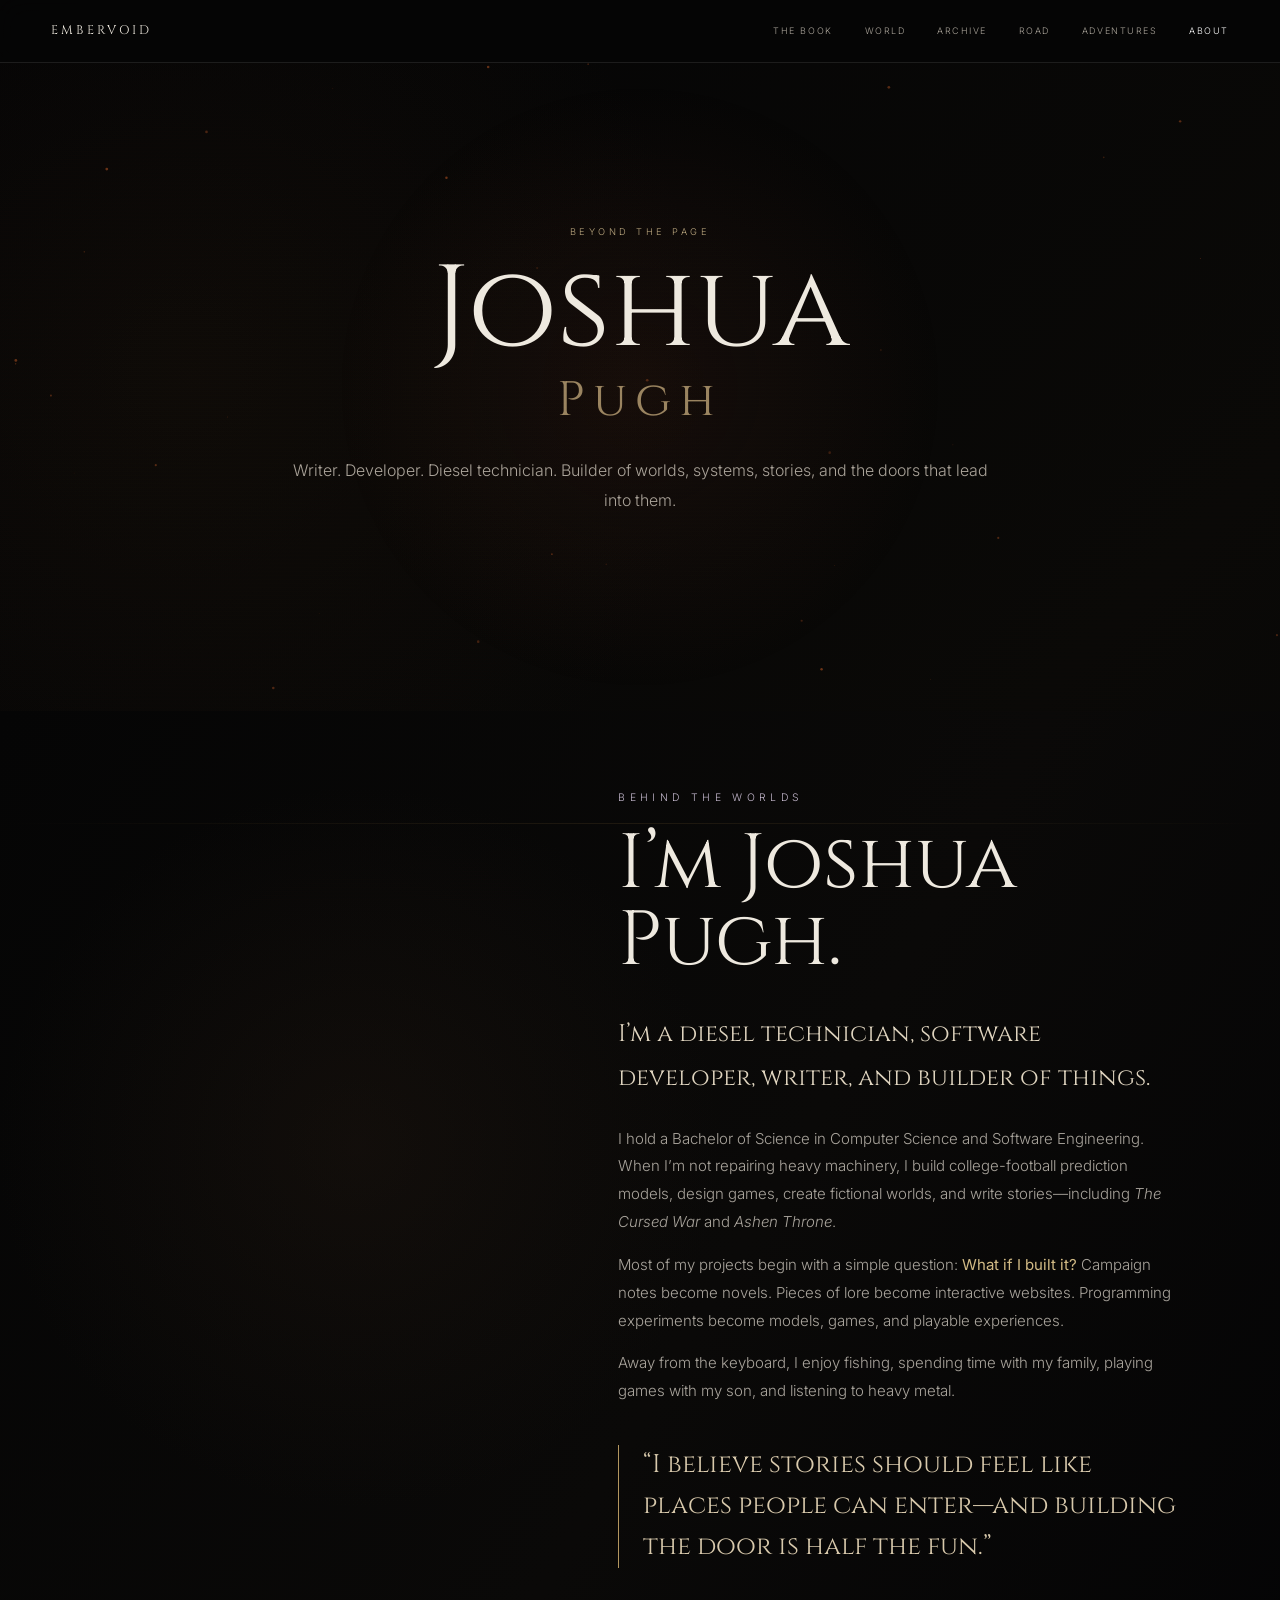
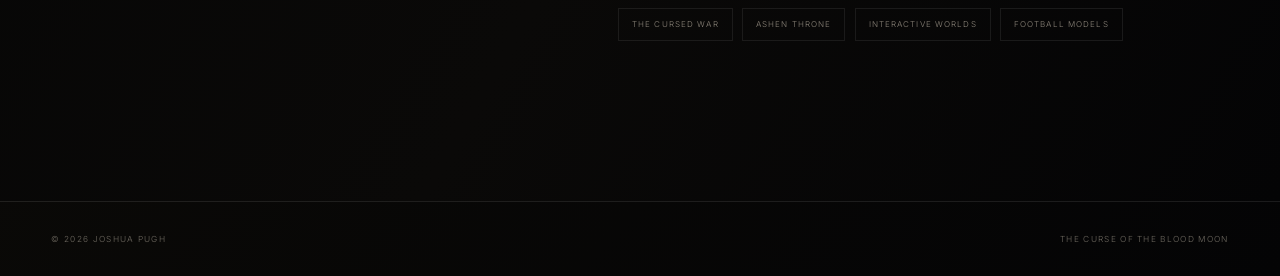
==== about.html @ f9ea8c5e "Split Embervoid into focused pages" ====
<!doctype html><html lang="en"><head><meta charset="utf-8"><meta name="viewport" content="width=device-width,initial-scale=1"><meta name="description" content="About Joshua Pugh, author and builder of Embervoid."><title>About Joshua | Embervoid</title><link rel="preconnect" href="https://fonts.googleapis.com"><link rel="preconnect" href="https://fonts.gstatic.com" crossorigin><link href="https://fonts.googleapis.com/css2?family=Cinzel:wght@400;500&family=Inter:wght@300;400&display=swap" rel="stylesheet"><link rel="stylesheet" href="styles.css"><link rel="stylesheet" href="ember-pages.css"></head><body><canvas id="page-embers" aria-hidden="true"></canvas><header class="page-header"><a class="brand" href="index.html">EMBERVOID</a><nav aria-label="Primary"><a href="book.html">The Book</a><a href="world.html">World</a><a href="archive.html">Archive</a><a href="road.html">Road</a><a href="adventures.html">Adventures</a><a href="about.html" aria-current="page">About</a></nav></header><main class="page-main"><section class="page-hero"><div><p class="eyebrow">Beyond the page</p><h1>Joshua<span>Pugh</span></h1><p>Writer. Developer. Diesel technician. Builder of worlds, systems, stories, and the doors that lead into them.</p></div></section><section class="author-section archive-section"><div class="author-photo reveal"><img src="assets/joshua-pugh-fishing.jpeg" alt="Joshua Pugh fishing at the edge of a lake"><div class="author-photo-caption"><span>Writer</span><span>Developer</span><span>Builder</span></div></div><div class="author-copy reveal"><p class="eyebrow">Behind the worlds</p><h2>I’m Joshua Pugh.</h2><p class="author-lead">I’m a diesel technician, software developer, writer, and builder of things.</p><p>I hold a Bachelor of Science in Computer Science and Software Engineering. When I’m not repairing heavy machinery, I build college-football prediction models, design games, create fictional worlds, and write stories—including <em>The Cursed War</em> and <em>Ashen Throne</em>.</p><p>Most of my projects begin with a simple question: <strong>What if I built it?</strong> Campaign notes become novels. Pieces of lore become interactive websites. Programming experiments become models, games, and playable experiences.</p><p>Away from the keyboard, I enjoy fishing, spending time with my family, playing games with my son, and listening to heavy metal.</p><blockquote>“I believe stories should feel like places people can enter—and building the door is half the fun.”</blockquote><div class="author-projects"><span>The Cursed War</span><span>Ashen Throne</span><span>Interactive Worlds</span><span>Football Models</span></div></div></section></main><footer class="page-footer"><span>© <span data-year></span> Joshua Pugh</span><span>The Curse of the Blood Moon</span></footer><script src="ember-pages.js"></script><script src="subpages.js"></script></body></html>
---- styles.css ----
:root{--void:#030306;--ink:#ece9e4;--muted:#aaa5ae;--violet:#9e35ff;--ember:#ef6a32;--line:rgba(255,255,255,.11)}
*{box-sizing:border-box}html{scroll-behavior:smooth}body{margin:0;background:var(--void);color:var(--ink);font-family:Inter,system-ui,sans-serif;font-weight:300;overflow-x:hidden}body:before{content:"";position:fixed;inset:0;pointer-events:none;z-index:20;background:repeating-linear-gradient(0deg,rgba(255,255,255,.012),rgba(255,255,255,.012) 1px,transparent 1px,transparent 4px);mix-blend-mode:soft-light}a{color:inherit;text-decoration:none}#embers{position:fixed;inset:0;z-index:2;pointer-events:none}.site-header{position:fixed;z-index:30;top:0;left:0;width:100%;display:flex;justify-content:space-between;align-items:center;padding:1.5rem clamp(1.25rem,4vw,4rem);background:linear-gradient(#030306cc,transparent)}.wordmark{font-family:Cinzel,serif;font-size:.86rem;letter-spacing:.28em;border:1px solid var(--line);padding:.7rem .6rem .65rem .85rem}.site-header nav{display:flex;gap:clamp(1rem,3vw,2.8rem)}.site-header nav a{font-size:.68rem;letter-spacing:.2em;text-transform:uppercase;color:#c9c5cd;transition:.3s}.site-header nav a:hover{color:#fff;text-shadow:0 0 16px #b25cff}.void-hero{min-height:100svh;position:relative;display:grid;place-items:center;isolation:isolate;overflow:hidden;background:radial-gradient(circle at 50% 68%,#281138 0,rgba(24,8,35,.28) 22%,transparent 53%),linear-gradient(#020204,#08050c 65%,#030306)}.void-hero:after{content:"";position:absolute;left:-10%;right:-10%;bottom:-8rem;height:15rem;background:radial-gradient(ellipse,#241528 0,#09070b 42%,transparent 70%);filter:blur(12px)}.aura{position:absolute;width:min(48rem,90vw);aspect-ratio:1;border-radius:50%;background:radial-gradient(circle,rgba(142,47,226,.17),rgba(98,26,142,.05) 34%,transparent 66%);filter:blur(10px);animation:breathe 6s ease-in-out infinite}.figure{position:absolute;left:50%;top:53%;transform:translate(-50%,-50%);width:17rem;height:31rem;opacity:.28;filter:blur(.4px)}.hood{position:absolute;inset:0;background:linear-gradient(110deg,#040406,#16121a 48%,#050507);clip-path:polygon(37% 6%,64% 6%,78% 24%,70% 38%,85% 100%,12% 100%,30% 38%,22% 23%)}.hood:after{content:"";position:absolute;top:10%;left:34%;width:33%;height:25%;background:radial-gradient(ellipse at center,#030305 36%,#141018 80%);clip-path:polygon(50% 0,100% 34%,85% 100%,12% 100%,0 34%)}.flame{position:absolute;right:-1.7rem;top:55%;width:5rem;height:5rem;border-radius:50%;background:#f4c4ff;box-shadow:0 0 12px #fff,0 0 35px #c650ff,0 0 90px 30px #7117c9;animation:flame 2.4s ease-in-out infinite}.hero-copy{position:relative;z-index:3;text-align:center;margin-top:-1rem;text-shadow:0 2px 18px #000}.eyebrow{text-transform:uppercase;letter-spacing:.42em;font-size:.65rem;color:#c4b8cd;margin:0 0 1.4rem}.hero-copy h1,.book-copy h2,.coming-section h2{font-family:Cinzel,serif;font-weight:400}.hero-copy h1{font-size:clamp(3.6rem,9vw,8.8rem);line-height:.8;letter-spacing:.03em;margin:0;text-transform:uppercase}.hero-copy h1 span{display:block;font-size:.18em;letter-spacing:.75em;margin:0 0 1.2rem;padding-left:.75em}.subtitle{font-family:Cinzel,serif;text-transform:uppercase;font-size:clamp(.75rem,1.6vw,1.15rem);letter-spacing:.32em;margin:1.8rem 0 3.2rem}.whisper{font-family:Cinzel,serif;font-size:clamp(.9rem,1.5vw,1.1rem);letter-spacing:.12em;color:#d8c6df;opacity:0;animation:revealWhisper 2s 1.2s forwards}.enter{display:inline-flex;flex-direction:column;align-items:center;gap:.75rem;margin-top:2.4rem;text-transform:uppercase;letter-spacing:.3em;font-size:.64rem}.enter i{display:block;width:1px;height:3.3rem;background:linear-gradient(var(--violet),transparent);transition:.35s}.enter:hover i{height:4.3rem}.scroll-cue{position:absolute;bottom:1.4rem;right:clamp(1.25rem,4vw,4rem);z-index:5;text-transform:uppercase;writing-mode:vertical-rl;letter-spacing:.35em;font-size:.56rem;color:#77717d}.book-section{min-height:100vh;position:relative;display:grid;grid-template-columns:minmax(260px,.85fr) 1.15fr;align-items:center;gap:clamp(3rem,8vw,9rem);padding:9rem clamp(1.5rem,9vw,10rem);background:radial-gradient(circle at 24% 50%,#1a0c23,transparent 38%),#050407;overflow:hidden}.section-glow{position:absolute;left:8%;top:28%;width:26rem;height:26rem;background:#7729af22;border-radius:50%;filter:blur(70px)}.book-visual{position:relative;justify-self:center}.book-visual img{display:block;width:min(25rem,70vw);position:relative;z-index:1;box-shadow:0 2.5rem 6rem #000;border:1px solid #ffffff20}.cover-halo{position:absolute;inset:10% -20%;background:radial-gradient(#9a34dc66,transparent 65%);filter:blur(40px)}.book-copy{max-width:42rem;position:relative}.book-copy h2{font-size:clamp(2.4rem,5vw,5.4rem);line-height:1.08;margin:.6rem 0 2rem}.book-copy>p:not(.eyebrow){max-width:38rem;font-size:clamp(1rem,1.3vw,1.18rem);line-height:1.9;color:#bbb6bf}.text-link{display:inline-flex;gap:1rem;margin-top:1.8rem;text-transform:uppercase;letter-spacing:.24em;font-size:.67rem;border-bottom:1px solid #7436a0;padding-bottom:.7rem}.text-link span{color:#c35cff}.letter-section{min-height:90vh;display:grid;place-items:center;padding:8rem 1.5rem;background:linear-gradient(rgba(3,3,6,.5),#030306),radial-gradient(circle at center,#30113e,transparent 44%)}.letter-card{max-width:58rem;text-align:center;padding:clamp(2rem,6vw,5rem);border:1px solid var(--line);background:#09070cb3;box-shadow:0 0 90px #7824aa1a;backdrop-filter:blur(10px)}blockquote{font-family:Cinzel,serif;font-size:clamp(1.55rem,3.4vw,3rem);line-height:1.5;margin:0}.violet-rule{height:1px;width:6rem;margin:3rem auto;background:var(--violet);box-shadow:0 0 15px var(--violet)}.letter-note{color:var(--muted);line-height:1.8}.coming-section{text-align:center;padding:9rem 1.5rem 11rem;background:#030306}.coming-section h2{font-size:clamp(2rem,4vw,4.2rem);margin:0 0 1.5rem}.coming-section>p:last-child{color:var(--muted)}footer{border-top:1px solid var(--line);display:flex;justify-content:space-between;padding:2rem clamp(1.5rem,5vw,5rem);color:#77717d;font-size:.65rem;text-transform:uppercase;letter-spacing:.2em}.reveal{opacity:0;transform:translateY(35px);transition:opacity 1s,transform 1s}.reveal.visible{opacity:1;transform:none}@keyframes breathe{50%{transform:scale(1.12);opacity:.65}}@keyframes flame{50%{transform:scale(.86) translateY(-5px);filter:hue-rotate(12deg)}}@keyframes revealWhisper{to{opacity:1}}
@media(max-width:760px){.site-header nav{display:none}.void-hero{min-height:100svh}.figure{width:12rem;height:25rem;top:57%}.flame{right:-1rem;width:3.5rem;height:3.5rem}.hero-copy{padding:0 1rem}.hero-copy h1{font-size:clamp(3rem,17vw,5rem)}.subtitle{letter-spacing:.18em}.book-section{grid-template-columns:1fr;text-align:center;padding-top:7rem}.book-copy{order:-1}.book-copy>p:not(.eyebrow){margin-inline:auto}.book-visual img{width:min(20rem,75vw)}footer{flex-direction:column;gap:1rem;text-align:center}}
@media(prefers-reduced-motion:reduce){html{scroll-behavior:auto}.aura,.flame,.whisper{animation:none}.whisper{opacity:1}.reveal{opacity:1;transform:none;transition:none}}

/*
 * Corruption marks: intentionally fragmented, not a translatable alphabet.
 * The patterns echo the book's folding paths, broken symbols, and recurring
 * warnings while letting characters and readers misread their true purpose.
 */
.void-hero::before,
.book-section::before,
.letter-section::before,
.letter-card::before,
.letter-card::after{
  position:absolute;
  pointer-events:none;
  color:#d49aff;
  font-family:"Times New Roman",serif;
  font-weight:400;
  text-shadow:0 0 .3rem #c46cff,0 0 1rem #922fe0,0 0 2rem #5a118c;
  opacity:0;
  z-index:1;
}
.void-hero::before{
  content:"ᛉ  ◇  ᛁ  ⋮  ᚷ  ⟁  ᛟ  ⟡  ᚾ  ⋮  ᛉ";
  top:18%;
  left:7%;
  max-width:8rem;
  font-size:clamp(1rem,1.55vw,1.5rem);
  line-height:3.1;
  letter-spacing:.7em;
  writing-mode:vertical-rl;
  transform:rotate(7deg);
  animation:rune-left 10s ease-in-out infinite;
}
.book-section::before{
  content:"⟡ ᚱ ⋮ ᛉ ᛁ ◇ ᚾ ⟁ ᛟ";
  right:4%;
  top:13%;
  font-size:clamp(.9rem,1.2vw,1.2rem);
  letter-spacing:1.05em;
  transform:rotate(-9deg) skewX(-6deg);
  animation:rune-drift 13s 1s ease-in-out infinite;
}
.letter-section{position:relative;overflow:hidden}
.letter-section::before{
  content:"ᛁ   ⟁   ᚾ   ⋮   ᛟ   ◇   ᛉ";
  left:50%;
  top:12%;
  width:max-content;
  font-size:clamp(1rem,1.35vw,1.35rem);
  letter-spacing:1.1em;
  transform:translateX(-50%);
  animation:rune-warning 9s .5s ease-in-out infinite;
}
.letter-card{position:relative;z-index:2}
.letter-card::before,
.letter-card::after{
  content:"ᚷ\A⋮\A⟡\Aᛉ\A◇";
  white-space:pre;
  top:50%;
  font-size:1rem;
  line-height:2.4;
  transform:translateY(-50%);
  animation:rune-edge 9s ease-in-out infinite;
}
.letter-card::before{left:-2.6rem}
.letter-card::after{right:-2.6rem;transform:translateY(-50%) scaleX(-1);animation-delay:-4.5s}
@keyframes rune-left{
  0%,100%{opacity:.08;filter:blur(3px);transform:translateY(1rem) rotate(7deg)}
  15%,50%{opacity:.52;filter:blur(0);transform:translateY(0) rotate(7deg)}
  58%{opacity:.18;letter-spacing:1.15em}
  72%,88%{opacity:.06;filter:blur(3px)}
}
@keyframes rune-drift{
  0%,100%{opacity:.05;transform:translateX(2rem) rotate(-9deg) skewX(-6deg)}
  20%,58%{opacity:.4;transform:translateX(0) rotate(-9deg) skewX(-6deg)}
  66%{opacity:.12;word-spacing:2rem}
  82%{opacity:.04;transform:translateX(-2rem) rotate(-9deg)}
}
@keyframes rune-warning{
  0%,100%{opacity:.05;filter:blur(5px);letter-spacing:1.7em}
  18%,54%{opacity:.46;filter:blur(0);letter-spacing:1.1em}
  61%{opacity:.1;filter:blur(2px)}
  68%{opacity:.36;filter:blur(0)}
  84%{opacity:.05;filter:blur(4px)}
}
@keyframes rune-edge{
  0%,100%{opacity:.05;filter:blur(3px)}
  20%,68%{opacity:.45;filter:blur(0)}
  80%{opacity:.08;filter:blur(2px)}
}
@media(max-width:760px){
  .void-hero::before{left:2%;top:14%;font-size:.65rem}
  .book-section::before{right:-3%;top:7%;font-size:.58rem}
  .letter-card::before{left:.7rem}
  .letter-card::after{right:.7rem}
}
@media(prefers-reduced-motion:reduce){
  .void-hero::before,.book-section::before,.letter-section::before,.letter-card::before,.letter-card::after{animation:none;opacity:.11;filter:none}
}

.calendar-section{position:relative;padding:10rem clamp(1.5rem,7vw,8rem);background:radial-gradient(circle at 75% 22%,#18233b 0,transparent 31%),linear-gradient(#030306,#070911 48%,#030306);overflow:hidden}.calendar-section:before{content:"";position:absolute;inset:0;opacity:.16;background-image:linear-gradient(#b8c8e80c 1px,transparent 1px),linear-gradient(90deg,#b8c8e80c 1px,transparent 1px);background-size:52px 52px;mask-image:linear-gradient(transparent,#000 28%,#000 72%,transparent)}.calendar-intro{position:relative;max-width:52rem;margin:0 auto 5rem;text-align:center}.calendar-intro h2,.bhalmuck-section h2{font-family:Cinzel,serif;font-weight:400;font-size:clamp(2.5rem,5.5vw,5.5rem);line-height:1.05;margin:.5rem 0 1.5rem}.calendar-intro>p:last-child{max-width:44rem;margin:auto;color:#b8b8c4;line-height:1.8}.calendar-shell{position:relative;max-width:76rem;margin:auto;border:1px solid #c8d7ef1f;background:#070910d9;box-shadow:0 2rem 7rem #000;padding:clamp(1.4rem,4vw,3.5rem)}.calendar-heading{display:grid;grid-template-columns:4rem 1fr 4rem;align-items:center;text-align:center}.calendar-heading h3{font-family:Cinzel,serif;font-size:clamp(2rem,5vw,4.5rem);font-weight:400;margin:.2rem 0}.calendar-season{text-transform:uppercase;letter-spacing:.35em;font-size:.63rem;color:#9babc4}.calendar-arrow{width:3.3rem;height:3.3rem;border:1px solid #ffffff1f;border-radius:50%;background:transparent;color:#dfe8f8;font-size:1.3rem;cursor:pointer;transition:.25s}.calendar-arrow:hover{border-color:#b6c9eb88;background:#9cb7e815;box-shadow:0 0 24px #7799d22e}.calendar-facts{display:grid;grid-template-columns:repeat(3,1fr);border-block:1px solid #ffffff14;margin:2.5rem 0}.calendar-facts div{display:flex;flex-direction:column;gap:.65rem;padding:1.4rem;text-align:center}.calendar-facts div+div{border-left:1px solid #ffffff14}.calendar-facts span{text-transform:uppercase;letter-spacing:.25em;color:#77859b;font-size:.58rem}.calendar-facts strong{font-family:Cinzel,serif;font-weight:400}.month-track{display:grid;grid-template-columns:repeat(6,1fr);gap:.45rem}.month-track button{border:0;border-bottom:1px solid #ffffff12;background:transparent;color:#777d8a;padding:.85rem .3rem;font-size:.63rem;cursor:pointer;transition:.25s}.month-track button:hover,.month-track button.active{color:#f1f4fa;border-color:#94ace0;text-shadow:0 0 14px #7b9de2}.week-grid{position:relative;max-width:76rem;margin:3.5rem auto;display:grid;grid-template-columns:repeat(7,1fr);border:1px solid #ffffff12}.week-grid div{padding:1.35rem .5rem;text-align:center}.week-grid div+div{border-left:1px solid #ffffff12}.week-grid strong,.week-grid span{display:block}.week-grid strong{font-family:Cinzel,serif;font-weight:400;margin-bottom:.5rem}.week-grid span{font-size:.58rem;text-transform:uppercase;letter-spacing:.14em;color:#747b89}.last-flame{position:relative;max-width:76rem;margin:4rem auto 0;display:grid;grid-template-columns:11rem 1fr;align-items:center;gap:3rem;padding:3rem;border:1px solid #ffffff12;background:#050508;transition:1s}.last-flame h3{font-family:Cinzel,serif;font-size:clamp(1.8rem,3vw,3rem);font-weight:400;margin:.2rem 0 1rem}.last-flame>div>p:not(.eyebrow){color:#96939a;line-height:1.7}.flame-words{opacity:0;transform:translateY(8px);transition:1s;color:#e4c69b!important;font-family:Cinzel,serif}.lantern{position:relative;width:6rem;height:8rem;margin:auto;border:0;background:transparent;cursor:pointer}.lantern:before{content:"";position:absolute;left:1.2rem;right:1.2rem;top:1.7rem;bottom:.7rem;border:3px solid #44434a;clip-path:polygon(16% 0,84% 0,100% 17%,89% 100%,11% 100%,0 17%);background:#0b0907;transition:1s}.lantern:after{content:"";position:absolute;width:2.6rem;height:3.8rem;left:1.7rem;top:3rem;background:radial-gradient(ellipse at 50% 70%,#ffefaf,#ff9a32 31%,#a62808 60%,transparent 64%);filter:blur(3px);opacity:.08;transition:1s}.lantern i{position:absolute;left:2rem;top:.2rem;width:2rem;height:2.4rem;border:3px solid #44434a;border-bottom:0;border-radius:50% 50% 0 0}.last-flame.lit{border-color:#ef9a3c47;box-shadow:inset 0 0 70px #b34d1014,0 0 55px #8d3d1017}.last-flame.lit .lantern:after{opacity:1;filter:blur(0);box-shadow:0 0 30px #ff922f,0 0 75px #e0521c88}.last-flame.lit .flame-words{opacity:1;transform:none}.bhalmuck-section{position:relative;min-height:88vh;display:grid;place-items:center;padding:9rem 1.5rem;overflow:hidden;background:linear-gradient(#03030666,#030306),repeating-linear-gradient(92deg,#26170d 0,#26170d 2px,#1b100a 2px,#1b100a 75px)}.tavern-glow{position:absolute;width:65rem;height:38rem;border-radius:50%;background:radial-gradient(#df6d263b 0,#963b171f 30%,transparent 67%);filter:blur(15px)}.wisdom-card{position:relative;max-width:67rem;width:100%;text-align:center;padding:clamp(3rem,7vw,6.5rem) clamp(1.5rem,7vw,6rem);border:1px solid #df9a592c;background:#100b08e8;box-shadow:0 2rem 8rem #000, inset 0 0 70px #7e35100d}.wisdom-card h2{font-size:clamp(2.2rem,5vw,4.8rem)}.wisdom-card blockquote{min-height:5.5rem;display:grid;place-items:center;margin:2.2rem auto 1rem;font-size:clamp(1.4rem,3vw,2.55rem);color:#f2dfc7}.quote-credit{text-transform:uppercase;letter-spacing:.3em;color:#a1744d;font-size:.62rem}.another-round{margin-top:2.3rem;padding:1rem 1.7rem;border:1px solid #c883493d;background:#b85d1b16;color:#f2d7bd;text-transform:uppercase;letter-spacing:.25em;font-size:.63rem;cursor:pointer;transition:.3s}.another-round:hover{background:#b85d1b2f;border-color:#d99358;box-shadow:0 0 30px #bf5c1c28}.tankard{position:relative;width:3rem;height:2.8rem;margin:0 auto 1.7rem;border:2px solid #a76a3c;border-top:0;border-radius:0 0 .6rem .6rem}.tankard:after{content:"";position:absolute;right:-1.15rem;top:.35rem;width:1rem;height:1.4rem;border:2px solid #a76a3c;border-left:0;border-radius:0 .65rem .65rem 0}.tankard span:before,.tankard span:after{content:"";position:absolute;top:-.5rem;width:.9rem;height:.8rem;border-radius:50%;background:#d4aa6d}.tankard span:before{left:.25rem}.tankard span:after{right:.25rem}.quote-change{animation:quote-change .5s ease}@keyframes quote-change{0%{opacity:0;transform:translateY(8px)}100%{opacity:1;transform:none}}
@media(max-width:900px){.month-track{grid-template-columns:repeat(3,1fr)}.week-grid{grid-template-columns:repeat(4,1fr)}.week-grid div+div{border-left:0}.week-grid div{border:1px solid #ffffff09}.last-flame{grid-template-columns:1fr;text-align:center}.site-header nav{gap:1rem}.site-header nav a{font-size:.57rem}}
@media(max-width:600px){.calendar-heading{grid-template-columns:3rem 1fr 3rem}.calendar-arrow{width:2.7rem;height:2.7rem}.calendar-facts{grid-template-columns:1fr}.calendar-facts div+div{border-left:0;border-top:1px solid #ffffff14}.month-track{grid-template-columns:repeat(2,1fr)}.week-grid{grid-template-columns:repeat(2,1fr)}.last-flame{padding:2rem 1.25rem}.wisdom-card blockquote{min-height:8rem}}

.gods-section{position:relative;padding:10rem clamp(1.5rem,6vw,7rem);background:radial-gradient(circle at 50% 0,#26182e 0,transparent 32%),linear-gradient(#030306,#09070b 45%,#030306);overflow:hidden}.gods-section:before{content:"";position:absolute;left:50%;top:17rem;width:42rem;height:42rem;transform:translateX(-50%) rotate(45deg);border:1px solid #dfc8a90d;box-shadow:0 0 0 5rem #ffffff05,0 0 0 10rem #ffffff03}.gods-intro{position:relative;max-width:52rem;margin:0 auto 5rem;text-align:center}.gods-intro h2{font-family:Cinzel,serif;font-size:clamp(2.6rem,5.5vw,5.6rem);font-weight:400;margin:.4rem 0 1.4rem}.gods-intro>p:last-child{max-width:44rem;margin:auto;color:#aaa4ae;line-height:1.8}.deity-grid{position:relative;max-width:82rem;margin:auto;display:grid;grid-template-columns:repeat(6,1fr);gap:1rem}.deity{--deity-color:#d7c5aa;grid-column:span 2;position:relative;min-height:25rem;padding:2.3rem 1.8rem;border:1px solid #ffffff14;background:linear-gradient(145deg,#100d12e8,#080609eb);text-align:center;overflow:hidden;transition:transform .45s,border-color .45s,box-shadow .45s}.deity:nth-child(4){grid-column:2/span 2}.deity:nth-child(5){grid-column:4/span 2}.deity:before{content:"";position:absolute;left:50%;top:2rem;width:8rem;height:8rem;transform:translateX(-50%);border:1px solid color-mix(in srgb,var(--deity-color) 30%,transparent);border-radius:50%;box-shadow:0 0 40px color-mix(in srgb,var(--deity-color) 12%,transparent);transition:.5s}.deity:hover,.deity:focus{outline:none;transform:translateY(-8px);border-color:color-mix(in srgb,var(--deity-color) 50%,transparent);box-shadow:0 1.7rem 5rem #000}.deity:hover:before,.deity:focus:before{box-shadow:0 0 65px color-mix(in srgb,var(--deity-color) 28%,transparent);transform:translateX(-50%) scale(1.1)}.deity-mark{position:relative;display:grid;place-items:center;width:8rem;height:8rem;margin:0 auto 1.4rem;color:var(--deity-color);font-size:3.2rem;text-shadow:0 0 22px color-mix(in srgb,var(--deity-color) 50%,transparent)}.deity-office{text-transform:uppercase;letter-spacing:.3em;color:#8e8791;font-size:.56rem}.deity h3{font-family:Cinzel,serif;font-size:2.3rem;font-weight:400;margin:.6rem 0 1.2rem}.deity>p:not(.deity-office){color:#a9a4aa;line-height:1.7;font-size:.9rem}.deity small{display:block;margin-top:1.5rem;color:var(--deity-color);font-family:Cinzel,serif;line-height:1.5;opacity:.75}.turra{--deity-color:#c8e8b0}.ivros{--deity-color:#b9c8f5}.varros{--deity-color:#e5a08d}.aelthar{--deity-color:#f1c27b}.edarr{--deity-color:#95869d}.edarr:after{content:"";position:absolute;inset:-20%;background:linear-gradient(107deg,transparent 47%,#030305 48%,#030305 51%,transparent 52%);opacity:.72;pointer-events:none}.edarr>*{position:relative;z-index:1}.quote-credit[hidden]{display:block;visibility:hidden}
@media(max-width:900px){.deity-grid{grid-template-columns:repeat(2,1fr)}.deity,.deity:nth-child(4),.deity:nth-child(5){grid-column:auto}.deity:last-child{grid-column:1/-1;max-width:calc(50% - .5rem);width:100%;justify-self:center}}
@media(max-width:600px){.deity-grid{grid-template-columns:1fr}.deity,.deity:last-child{grid-column:auto;max-width:none;min-height:22rem}.gods-section:before{width:25rem;height:25rem}}

.origins-section{position:relative;padding:10rem clamp(1.5rem,6vw,7rem);background:radial-gradient(circle at 14% 35%,#2633212e,transparent 30%),linear-gradient(#030306,#080907 52%,#030306);overflow:hidden}.origins-section:before{content:"";position:absolute;inset:0;opacity:.08;background:repeating-linear-gradient(21deg,transparent 0,transparent 26px,#d6c29c 27px,#d6c29c 28px)}.origins-intro{position:relative;max-width:58rem;margin:0 auto 5rem;text-align:center}.origins-intro h2{font-family:Cinzel,serif;font-size:clamp(2.7rem,6vw,6rem);font-weight:400;margin:.4rem 0 1.5rem}.origins-intro>p:last-child{max-width:50rem;margin:auto;color:#b0aa9f;font-size:1.05rem;line-height:1.9}.origin-path{position:relative;max-width:82rem;margin:0 auto 6rem;display:grid;grid-template-columns:repeat(3,1fr);border-block:1px solid #ffffff14}.origin-path article{position:relative;padding:3rem clamp(1.3rem,3vw,2.6rem)}.origin-path article+article{border-left:1px solid #ffffff14}.origin-path article>span{position:absolute;right:1.4rem;top:1rem;font-family:Cinzel,serif;font-size:4.5rem;color:#d7bc8620}.origin-path h3{font-family:Cinzel,serif;font-size:1.75rem;font-weight:400;line-height:1.3;margin:.5rem 0 1.2rem}.origin-path article>p:last-child{color:#98958e;line-height:1.8;font-size:.9rem}.campaign-artifact{position:relative;max-width:82rem;margin:auto;display:grid;grid-template-columns:1.15fr .85fr;min-height:38rem;border:1px solid #ffffff14;background:#080807;box-shadow:0 2rem 7rem #000}.artifact-paper{position:relative;align-self:center;margin:3.5rem;padding:clamp(2rem,5vw,4rem);color:#2a2117;background:#cbb990;background-image:linear-gradient(90deg,#432f1712 1px,transparent 1px),linear-gradient(#432f1710 1px,transparent 1px),radial-gradient(circle at 18% 22%,#8b673328 0,transparent 26%),linear-gradient(135deg,#dacba7,#bda77c);background-size:28px 28px,28px 28px,auto,auto;box-shadow:.8rem 1rem 2rem #0008;transform:rotate(-1deg);overflow:hidden}.artifact-paper:before{content:"";position:absolute;inset:0;border:1px solid #6b502b66;box-shadow:inset 0 0 3rem #5c3f1d42;clip-path:polygon(0 1%,11% 0,21% 2%,34% 0,48% 1%,62% 0,76% 2%,89% 0,100% 1%,99% 18%,100% 34%,98% 51%,100% 69%,99% 84%,100% 100%,82% 99%,68% 100%,52% 98%,37% 100%,20% 99%,0 100%,1% 83%,0 68%,2% 49%,0 31%)}.paper-heading{position:relative;display:flex;justify-content:space-between;padding-bottom:1rem;border-bottom:1px solid #5a432970;text-transform:uppercase;letter-spacing:.15em;font-size:.56rem}.artifact-paper blockquote{position:relative;font-size:clamp(1.5rem,3vw,2.6rem);line-height:1.55;margin:3.5rem 0 2rem;text-align:left}.artifact-paper>p{position:relative;font-size:.7rem;text-transform:uppercase;letter-spacing:.18em}.paper-stain{position:absolute;border:2px solid #76572e30;border-radius:50%}.paper-stain.one{width:7rem;height:7rem;right:-2rem;bottom:-2rem;box-shadow:0 0 0 .7rem #76572e12}.paper-stain.two{width:2rem;height:2rem;left:10%;top:7%;background:#76572e13}.investigation-panel{display:flex;flex-direction:column;align-items:center;justify-content:center;padding:4rem 2.5rem;text-align:center;background:radial-gradient(circle at center,#27311f55,transparent 55%),#070806}.investigation-panel h3{font-family:Cinzel,serif;font-size:clamp(1.7rem,3vw,2.8rem);font-weight:400;margin:.2rem 0 2rem}.d20{position:relative;width:9rem;height:9rem;border:0;clip-path:polygon(50% 0,95% 25%,95% 75%,50% 100%,5% 75%,5% 25%);background:linear-gradient(145deg,#d7c18a,#725b2f 55%,#362813);color:#16110a;cursor:pointer;filter:drop-shadow(0 1rem 1.5rem #000);transition:filter .3s,transform .3s}.d20:before{content:"";position:absolute;inset:.45rem;clip-path:inherit;background:linear-gradient(35deg,#66502d,#d6bf83 48%,#7a6237);opacity:.7}.d20:after{content:"";position:absolute;inset:15%;clip-path:polygon(50% 0,100% 100%,0 100%);border:1px solid #2c210f80}.d20 span{position:relative;z-index:2;font-family:Cinzel,serif;font-size:2.5rem}.d20:hover{filter:drop-shadow(0 1rem 1.5rem #000) drop-shadow(0 0 1.2rem #bd9b51aa);transform:translateY(-4px)}.d20.rolling{animation:dice-roll .65s cubic-bezier(.2,.8,.2,1)}@keyframes dice-roll{0%{transform:rotate(0) scale(1)}40%{transform:rotate(145deg) scale(.8)}75%{transform:rotate(310deg) scale(1.12)}100%{transform:rotate(360deg) scale(1)}}.roll-button{margin-top:2rem;padding:1rem 1.6rem;border:1px solid #c9ae7145;background:#b6954814;color:#eadbb8;text-transform:uppercase;letter-spacing:.25em;font-size:.62rem;cursor:pointer;transition:.3s}.roll-button:hover{border-color:#d9bc77;background:#b6954829;box-shadow:0 0 30px #a7843b26}.roll-result{min-height:3rem;max-width:26rem;margin:1.6rem 0 0;color:#b9af99;font-family:Cinzel,serif;line-height:1.6}.roll-result:before{content:"Result";display:block;margin-bottom:.5rem;color:#706853;text-transform:uppercase;letter-spacing:.25em;font-family:Inter,sans-serif;font-size:.52rem}
@media(max-width:900px){.origin-path{grid-template-columns:1fr}.origin-path article+article{border-left:0;border-top:1px solid #ffffff14}.campaign-artifact{grid-template-columns:1fr}.artifact-paper{margin:2rem}.investigation-panel{min-height:32rem}}
@media(max-width:600px){.origins-section{padding-inline:1rem}.artifact-paper{margin:1rem;padding:2rem 1.4rem}.paper-heading{gap:1rem}.artifact-paper blockquote{margin-top:2.5rem}.origin-path article{padding:2.4rem 1.3rem}.d20{width:7.5rem;height:7.5rem}}
.play-adventure{display:inline-flex;align-items:center;gap:.8rem;margin-top:1.5rem;padding-bottom:.4rem;border-bottom:1px solid #c9ae7166;color:#eadbb8;text-decoration:none;text-transform:uppercase;letter-spacing:.2em;font-size:.58rem;transition:.3s}.play-adventure:hover{color:#fff;border-color:#e2c783}.play-adventure span{font-size:1rem}
.author-section{position:relative;display:grid;grid-template-columns:minmax(20rem,.85fr) 1.15fr;gap:clamp(3rem,8vw,9rem);align-items:center;padding:10rem clamp(1.5rem,8vw,9rem);background:radial-gradient(circle at 28% 40%,#30211640,transparent 32%),linear-gradient(120deg,#050505,#0a0908 55%,#040405);overflow:hidden}.author-section:before{content:"";position:absolute;inset:0;background:linear-gradient(90deg,transparent,#b4884420 50%,transparent);height:1px;top:7rem}.author-photo{position:relative;max-width:34rem;justify-self:center}.author-photo:before{content:"";position:absolute;inset:-1.2rem;border:1px solid #b89b5e2e;transform:translate(-.5rem,.5rem)}.author-photo img{display:block;position:relative;width:100%;aspect-ratio:4/5;object-fit:cover;object-position:62% center;filter:saturate(.62) contrast(1.08) brightness(.72);box-shadow:0 2rem 5rem #000}.author-photo:after{content:"";position:absolute;inset:0;background:linear-gradient(transparent 55%,#060605e8),radial-gradient(circle at center,transparent 45%,#05050488)}.author-photo-caption{position:absolute;z-index:2;left:1.5rem;right:1.5rem;bottom:1.3rem;display:flex;justify-content:space-between;text-transform:uppercase;letter-spacing:.18em;font-size:.5rem;color:#d4c7ad}.author-copy{position:relative;max-width:48rem}.author-copy h2{font-family:Cinzel,serif;font-weight:400;font-size:clamp(2.8rem,6vw,6rem);line-height:1;margin:.5rem 0 2rem}.author-copy>p:not(.eyebrow){color:#a9a49c;line-height:1.85;font-size:.94rem;max-width:44rem}.author-copy .author-lead{font-family:Cinzel,serif!important;color:#dfd4bf!important;font-size:clamp(1.15rem,2vw,1.5rem)!important}.author-copy strong{color:#d2bb86;font-weight:400}.author-copy blockquote{margin:2.5rem 0;font-size:clamp(1.15rem,2vw,1.65rem);line-height:1.6;color:#d8c9ac;border-left:1px solid #b3965f;padding-left:1.5rem}.author-projects{display:flex;flex-wrap:wrap;gap:.6rem}.author-projects span{padding:.65rem .8rem;border:1px solid #ffffff14;color:#8d867b;text-transform:uppercase;letter-spacing:.14em;font-size:.5rem}@media(max-width:850px){.author-section{grid-template-columns:1fr;padding-top:8rem}.author-photo{width:min(100%,30rem)}.author-copy{text-align:left}}@media(max-width:500px){.author-section{padding-inline:1rem}.author-photo-caption{gap:.7rem;justify-content:center}.author-copy blockquote{padding-left:1rem}.author-projects span{font-size:.46rem}}
---- ember-pages.css ----
:root{--void:#040405;--ink:#eee9df;--muted:#9c978d;--line:#ffffff18;--gold:#c6a567;--ember:#d86530}*{box-sizing:border-box}html{scroll-behavior:smooth;background:var(--void)}body{margin:0;color:var(--ink);font-family:Inter,system-ui,sans-serif;font-weight:300;background:radial-gradient(circle at 15% 20%,#32200f33,transparent 28%),linear-gradient(135deg,#040405,#0a0907 55%,#040405);min-height:100vh}body:before{content:"";position:fixed;inset:0;pointer-events:none;z-index:20;background:repeating-linear-gradient(0deg,#ffffff05,#ffffff05 1px,transparent 1px,transparent 4px)}a{color:inherit;text-decoration:none}#page-embers{position:fixed;inset:0;z-index:1;pointer-events:none}.page-header{position:relative;z-index:5;display:flex;justify-content:space-between;align-items:center;padding:1.4rem clamp(1rem,4vw,4rem);border-bottom:1px solid var(--line);background:#050505cc;backdrop-filter:blur(12px)}.brand{font-family:Cinzel,serif;letter-spacing:.25em;font-size:.78rem}.page-header nav{display:flex;gap:clamp(.8rem,2.5vw,2rem)}.page-header nav a{text-transform:uppercase;letter-spacing:.17em;font-size:.56rem;color:#aaa49a}.page-header nav a[aria-current=page],.page-header nav a:hover{color:#fff}.page-main{position:relative;z-index:2}.page-hero{min-height:72vh;display:grid;place-items:center;text-align:center;padding:8rem 1.5rem;background:radial-gradient(circle at center,#4b251936,transparent 42%)}.page-hero .eyebrow,.section-eyebrow{text-transform:uppercase;letter-spacing:.38em;color:#bba77f;font-size:.58rem}.page-hero h1{font-family:Cinzel,serif;font-weight:400;font-size:clamp(3.4rem,9vw,8.5rem);line-height:.9;margin:1.2rem 0}.page-hero h1 span{display:block;color:#9a8460;font-size:.42em;letter-spacing:.18em;margin-top:1rem}.page-hero>div>p:last-child{max-width:45rem;color:#aaa399;line-height:1.9;margin:2rem auto}.content-section{padding:8rem clamp(1.2rem,7vw,7rem);border-top:1px solid var(--line)}.section-intro{max-width:55rem;margin:0 auto 4rem;text-align:center}.section-intro h2{font-family:Cinzel,serif;font-weight:400;font-size:clamp(2.2rem,5vw,4.8rem);margin:.8rem 0 1.4rem}.section-intro p{color:var(--muted);line-height:1.8}.card-grid{max-width:80rem;margin:auto;display:grid;grid-template-columns:repeat(3,1fr);gap:1rem}.lore-card{position:relative;min-height:21rem;padding:2rem;border:1px solid var(--line);background:#0b0a08dc;display:flex;flex-direction:column}.lore-card .card-status{text-transform:uppercase;letter-spacing:.17em;font-size:.5rem;color:#917a50}.lore-card h3{font-family:Cinzel,serif;font-weight:400;font-size:1.7rem;margin:1.2rem 0}.lore-card p{color:#999388;line-height:1.75;font-size:.82rem}.lore-card .card-link{margin-top:auto;padding-top:1.5rem;text-transform:uppercase;letter-spacing:.18em;font-size:.55rem;color:#d2b579}.lore-card.locked{opacity:.58}.road-wisdom{max-width:64rem;margin:auto;padding:clamp(2rem,6vw,5rem);text-align:center;border:1px solid #bd95513d;background:radial-gradient(circle at center,#61351528,transparent 65%),#0b0907}.road-wisdom blockquote{font-family:Cinzel,serif;font-size:clamp(1.5rem,3vw,2.6rem);line-height:1.55;margin:2rem 0 1rem}.road-wisdom small{color:#8f7b59}.round-button,.primary-action{display:inline-block;margin-top:2rem;padding:1rem 1.3rem;border:1px solid #c39d5966;background:#a8792512;color:#eadbbf;text-transform:uppercase;letter-spacing:.2em;font-size:.56rem;cursor:pointer}.completion-message{max-width:64rem;margin:2rem auto 0;padding:1.5rem;border-left:2px solid var(--ember);background:#180c08;color:#c5b9a8}.completion-message strong{display:block;font-family:Cinzel,serif;font-weight:400;font-size:1.3rem;margin-bottom:.6rem}.page-footer{position:relative;z-index:2;display:flex;justify-content:space-between;padding:2rem clamp(1rem,4vw,4rem);border-top:1px solid var(--line);color:#6f6a61;text-transform:uppercase;letter-spacing:.16em;font-size:.52rem}.reveal{opacity:0;transform:translateY(25px);transition:1s}.reveal.visible{opacity:1;transform:none}@media(max-width:800px){.page-header nav{display:none}.card-grid{grid-template-columns:1fr}.page-hero{min-height:62vh}.page-footer{flex-direction:column;gap:.7rem;text-align:center}}
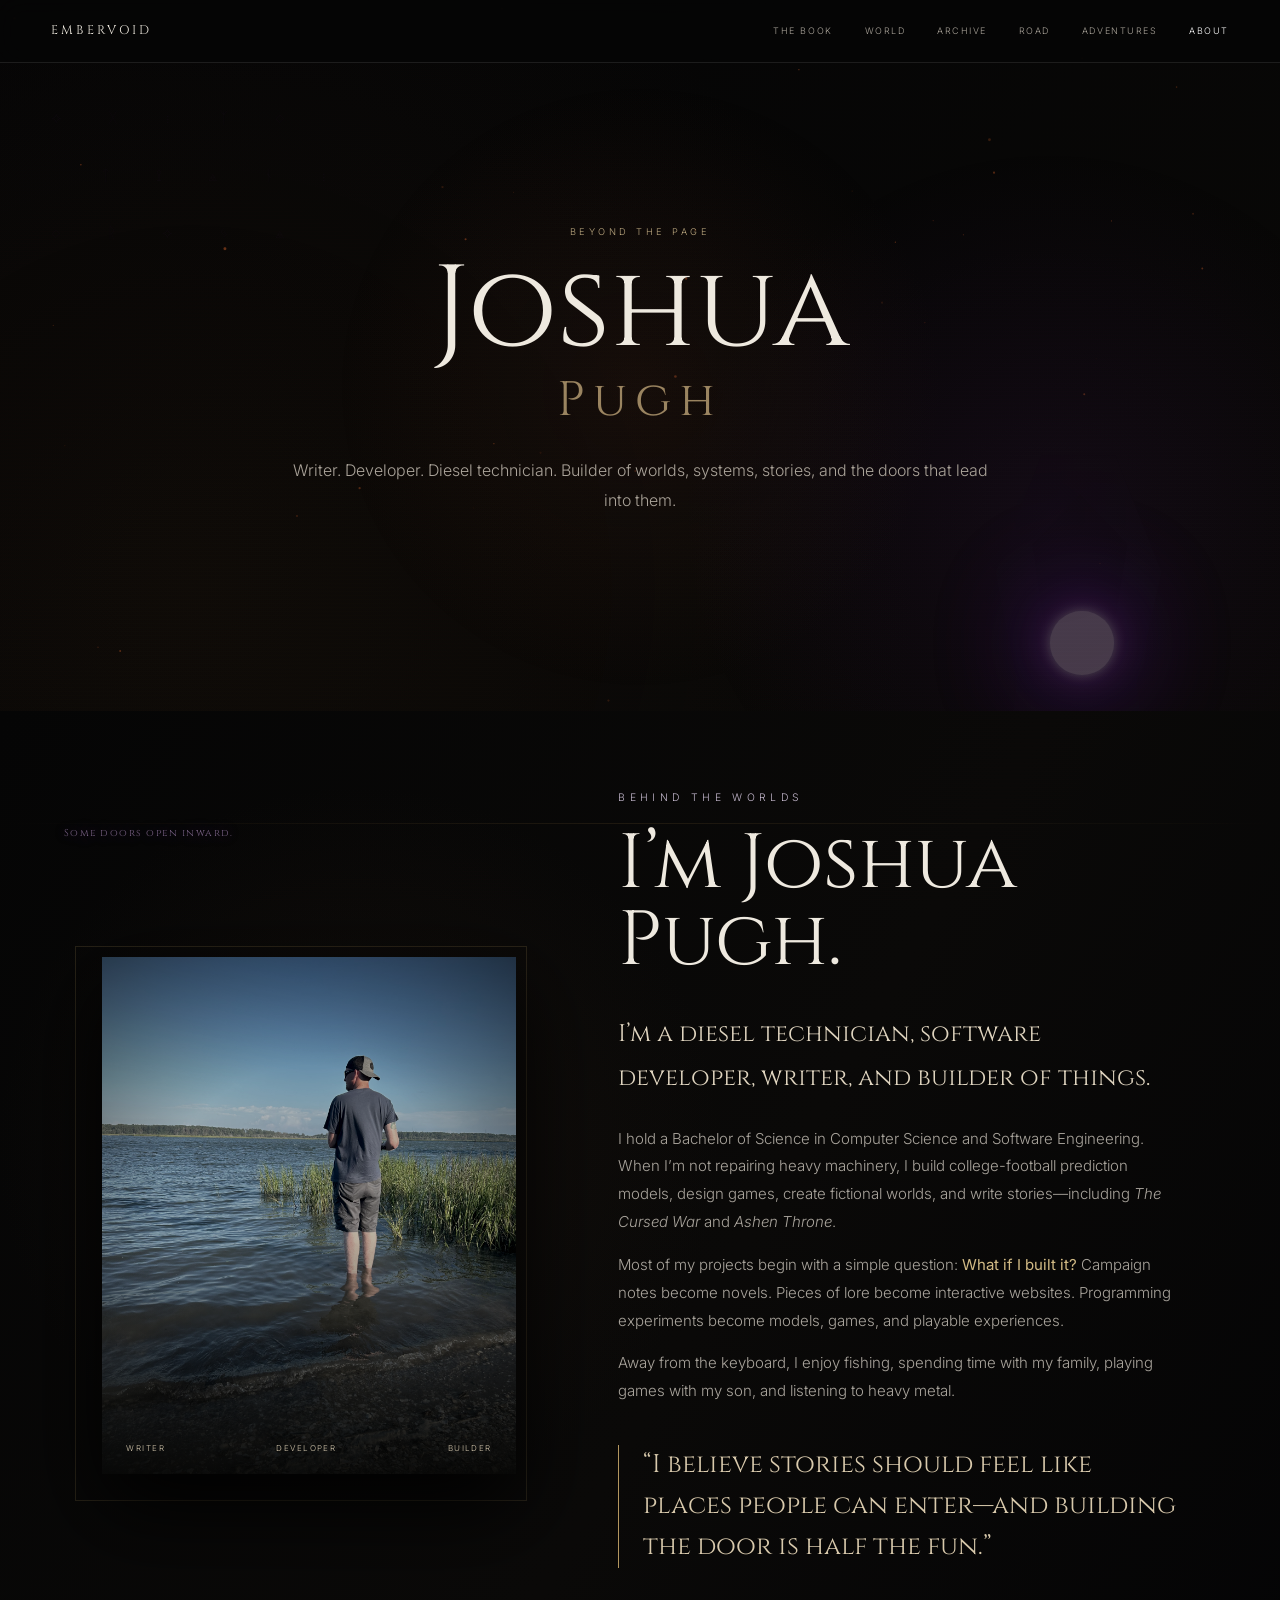
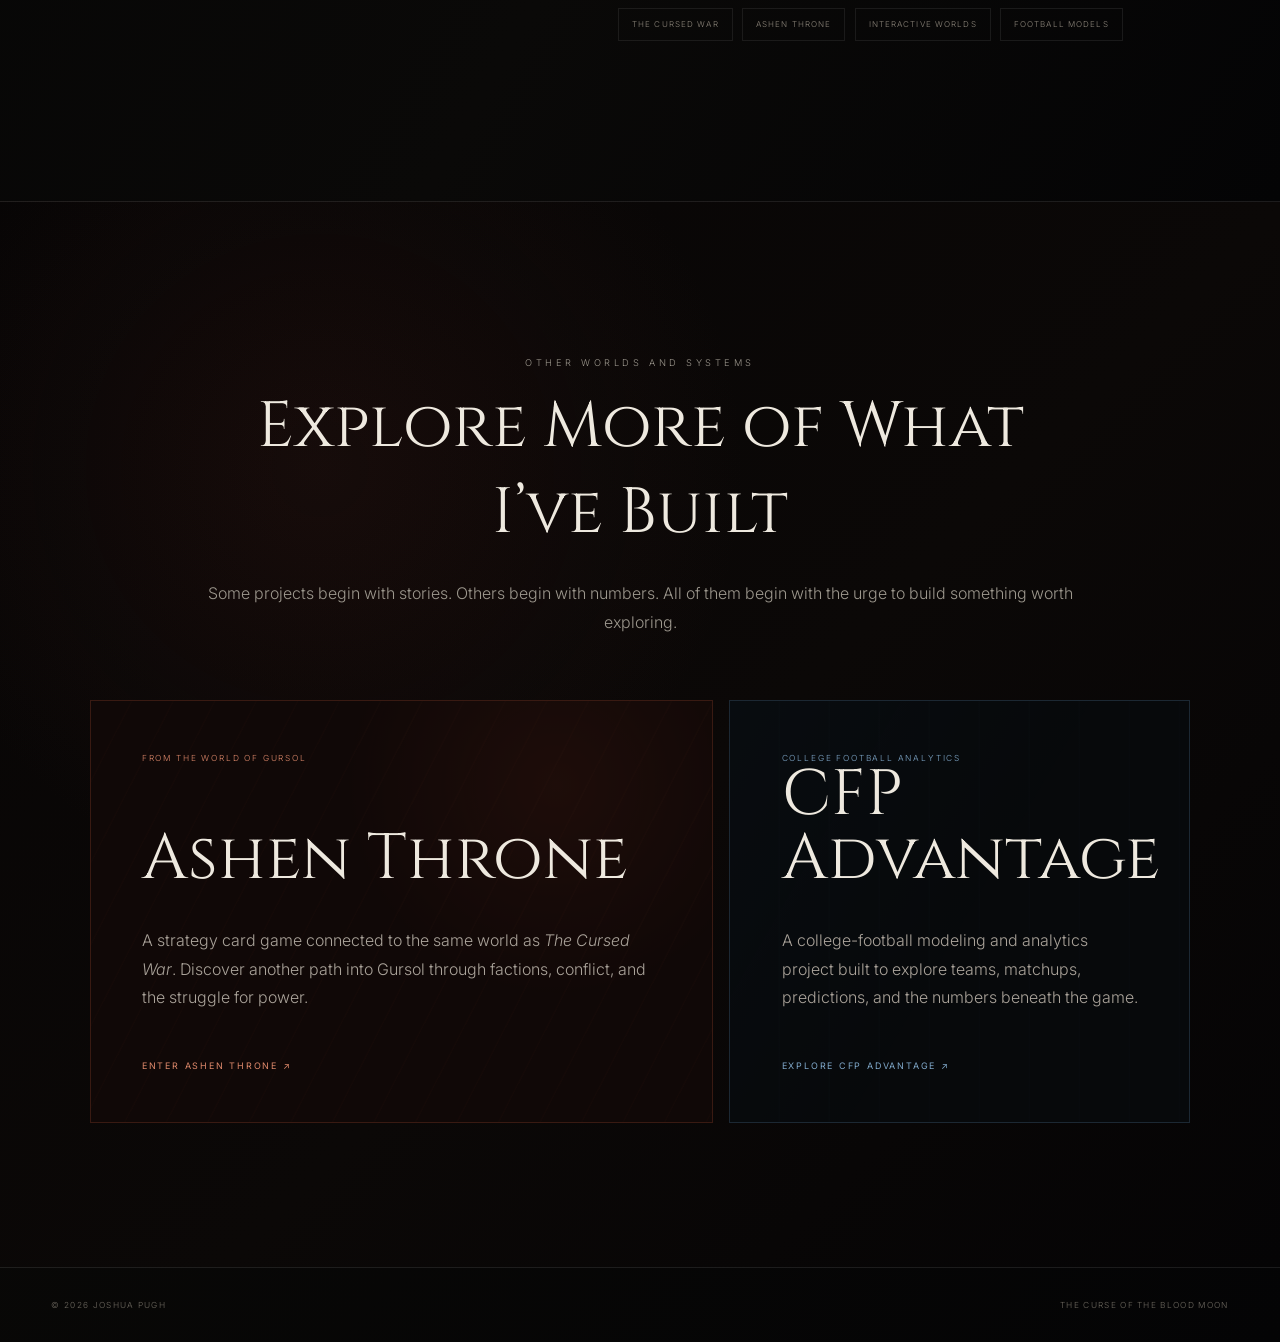
==== commit 70b079bf: "Add other projects to the About page" ====
--- a/about.html
+++ b/about.html
@@ -1 +1 @@
-<!doctype html><html lang="en"><head><meta charset="utf-8"><meta name="viewport" content="width=device-width,initial-scale=1"><meta name="description" content="About Joshua Pugh, author and builder of Embervoid."><title>About Joshua | Embervoid</title><link rel="preconnect" href="https://fonts.googleapis.com"><link rel="preconnect" href="https://fonts.gstatic.com" crossorigin><link href="https://fonts.googleapis.com/css2?family=Cinzel:wght@400;500&family=Inter:wght@300;400&display=swap" rel="stylesheet"><link rel="stylesheet" href="styles.css"><link rel="stylesheet" href="ember-pages.css"></head><body><canvas id="page-embers" aria-hidden="true"></canvas><header class="page-header"><a class="brand" href="index.html">EMBERVOID</a><nav aria-label="Primary"><a href="book.html">The Book</a><a href="world.html">World</a><a href="archive.html">Archive</a><a href="road.html">Road</a><a href="adventures.html">Adventures</a><a href="about.html" aria-current="page">About</a></nav></header><main class="page-main"><section class="page-hero"><div><p class="eyebrow">Beyond the page</p><h1>Joshua<span>Pugh</span></h1><p>Writer. Developer. Diesel technician. Builder of worlds, systems, stories, and the doors that lead into them.</p></div></section><section class="author-section archive-section"><div class="author-photo reveal"><img src="assets/joshua-pugh-fishing.jpeg" alt="Joshua Pugh fishing at the edge of a lake"><div class="author-photo-caption"><span>Writer</span><span>Developer</span><span>Builder</span></div></div><div class="author-copy reveal"><p class="eyebrow">Behind the worlds</p><h2>I’m Joshua Pugh.</h2><p class="author-lead">I’m a diesel technician, software developer, writer, and builder of things.</p><p>I hold a Bachelor of Science in Computer Science and Software Engineering. When I’m not repairing heavy machinery, I build college-football prediction models, design games, create fictional worlds, and write stories—including <em>The Cursed War</em> and <em>Ashen Throne</em>.</p><p>Most of my projects begin with a simple question: <strong>What if I built it?</strong> Campaign notes become novels. Pieces of lore become interactive websites. Programming experiments become models, games, and playable experiences.</p><p>Away from the keyboard, I enjoy fishing, spending time with my family, playing games with my son, and listening to heavy metal.</p><blockquote>“I believe stories should feel like places people can enter—and building the door is half the fun.”</blockquote><div class="author-projects"><span>The Cursed War</span><span>Ashen Throne</span><span>Interactive Worlds</span><span>Football Models</span></div></div></section></main><footer class="page-footer"><span>© <span data-year></span> Joshua Pugh</span><span>The Curse of the Blood Moon</span></footer><script src="ember-pages.js"></script><script src="subpages.js"></script></body></html>
+<!doctype html><html lang="en"><head><meta charset="utf-8"><meta name="viewport" content="width=device-width,initial-scale=1"><meta name="description" content="About Joshua Pugh, author and builder of Embervoid."><title>About Joshua | Embervoid</title><link rel="preconnect" href="https://fonts.googleapis.com"><link rel="preconnect" href="https://fonts.gstatic.com" crossorigin><link href="https://fonts.googleapis.com/css2?family=Cinzel:wght@400;500&family=Inter:wght@300;400&display=swap" rel="stylesheet"><link rel="stylesheet" href="styles.css"><link rel="stylesheet" href="ember-pages.css"><link rel="stylesheet" href="about-projects.css"></head><body><canvas id="page-embers" aria-hidden="true"></canvas><header class="page-header"><a class="brand" href="index.html">EMBERVOID</a><nav aria-label="Primary"><a href="book.html">The Book</a><a href="world.html">World</a><a href="archive.html">Archive</a><a href="road.html">Road</a><a href="adventures.html">Adventures</a><a href="about.html" aria-current="page">About</a></nav></header><main class="page-main"><section class="page-hero"><div><p class="eyebrow">Beyond the page</p><h1>Joshua<span>Pugh</span></h1><p>Writer. Developer. Diesel technician. Builder of worlds, systems, stories, and the doors that lead into them.</p></div></section><section class="author-section archive-section"><div class="author-photo reveal"><img src="assets/joshua-pugh-fishing.jpeg" alt="Joshua Pugh fishing at the edge of a lake"><div class="author-photo-caption"><span>Writer</span><span>Developer</span><span>Builder</span></div></div><div class="author-copy reveal"><p class="eyebrow">Behind the worlds</p><h2>I’m Joshua Pugh.</h2><p class="author-lead">I’m a diesel technician, software developer, writer, and builder of things.</p><p>I hold a Bachelor of Science in Computer Science and Software Engineering. When I’m not repairing heavy machinery, I build college-football prediction models, design games, create fictional worlds, and write stories—including <em>The Cursed War</em> and <em>Ashen Throne</em>.</p><p>Most of my projects begin with a simple question: <strong>What if I built it?</strong> Campaign notes become novels. Pieces of lore become interactive websites. Programming experiments become models, games, and playable experiences.</p><p>Away from the keyboard, I enjoy fishing, spending time with my family, playing games with my son, and listening to heavy metal.</p><blockquote>“I believe stories should feel like places people can enter—and building the door is half the fun.”</blockquote><div class="author-projects"><span>The Cursed War</span><span>Ashen Throne</span><span>Interactive Worlds</span><span>Football Models</span></div></div></section><section class="other-projects"><div class="section-intro reveal"><p class="section-eyebrow">Other worlds and systems</p><h2>Explore More of What I’ve Built</h2><p>Some projects begin with stories. Others begin with numbers. All of them begin with the urge to build something worth exploring.</p></div><div class="project-showcase"><a class="project-card ashen-project reveal" href="https://ashenthronetcg.com/" target="_blank" rel="noopener noreferrer"><span class="project-kind">From the world of Gursol</span><h3>Ashen Throne</h3><p>A strategy card game connected to the same world as <em>The Cursed War</em>. Discover another path into Gursol through factions, conflict, and the struggle for power.</p><strong>Enter Ashen Throne <span aria-hidden="true">↗</span></strong></a><a class="project-card cfp-project reveal" href="https://cfpadvantage.com/" target="_blank" rel="noopener noreferrer"><span class="project-kind">College football analytics</span><h3>CFP Advantage</h3><p>A college-football modeling and analytics project built to explore teams, matchups, predictions, and the numbers beneath the game.</p><strong>Explore CFP Advantage <span aria-hidden="true">↗</span></strong></a></div></section></main><footer class="page-footer"><span>© <span data-year></span> Joshua Pugh</span><span>The Curse of the Blood Moon</span></footer><script src="ember-pages.js"></script><script src="subpages.js"></script></body></html>
--- a/about-projects.css
+++ b/about-projects.css
@@ -0,0 +1,5 @@
+.other-projects{position:relative;z-index:2;padding:9rem clamp(1rem,7vw,7rem);border-top:1px solid var(--line);background:radial-gradient(circle at 25% 25%,#52231d30,transparent 34%),linear-gradient(135deg,#070505,#0b0807 55%,#050405)}
+.project-showcase{max-width:80rem;margin:auto;display:grid;grid-template-columns:1.15fr .85fr;gap:1rem}.project-card{position:relative;min-height:26rem;padding:clamp(2rem,4vw,3.5rem);border:1px solid #ffffff18;display:flex;flex-direction:column;overflow:hidden;transition:transform .4s,border-color .4s,box-shadow .4s}.project-card:before{content:"";position:absolute;inset:0;opacity:.3;transition:.5s}.project-card>*{position:relative;z-index:1}.project-card:hover{transform:translateY(-6px);box-shadow:0 2rem 6rem #000}.project-kind{text-transform:uppercase;letter-spacing:.22em;font-size:.52rem}.project-card h3{font:400 clamp(2.2rem,5vw,4.5rem)/1 Cinzel,serif;margin:auto 0 1.2rem}.project-card p{max-width:35rem;color:#aaa39a;line-height:1.8}.project-card strong{margin-top:2rem;text-transform:uppercase;letter-spacing:.2em;font-size:.56rem;font-weight:400}
+.ashen-project{background:#100807;border-color:#a54a3245}.ashen-project:before{background:radial-gradient(circle at 75% 20%,#c04a2c45,transparent 38%),repeating-linear-gradient(117deg,transparent 0 35px,#d9623810 36px 37px)}.ashen-project .project-kind,.ashen-project strong{color:#df896b}.ashen-project:hover{border-color:#cc654b88}
+.cfp-project{background:#07090b;border-color:#557ca045}.cfp-project:before{background:linear-gradient(120deg,#20405d35,transparent 55%),repeating-linear-gradient(90deg,transparent 0 48px,#5c90b50a 49px 50px)}.cfp-project .project-kind,.cfp-project strong{color:#80a9cb}.cfp-project:hover{border-color:#6594bb88}
+@media(max-width:800px){.project-showcase{grid-template-columns:1fr}.project-card{min-height:22rem}}
